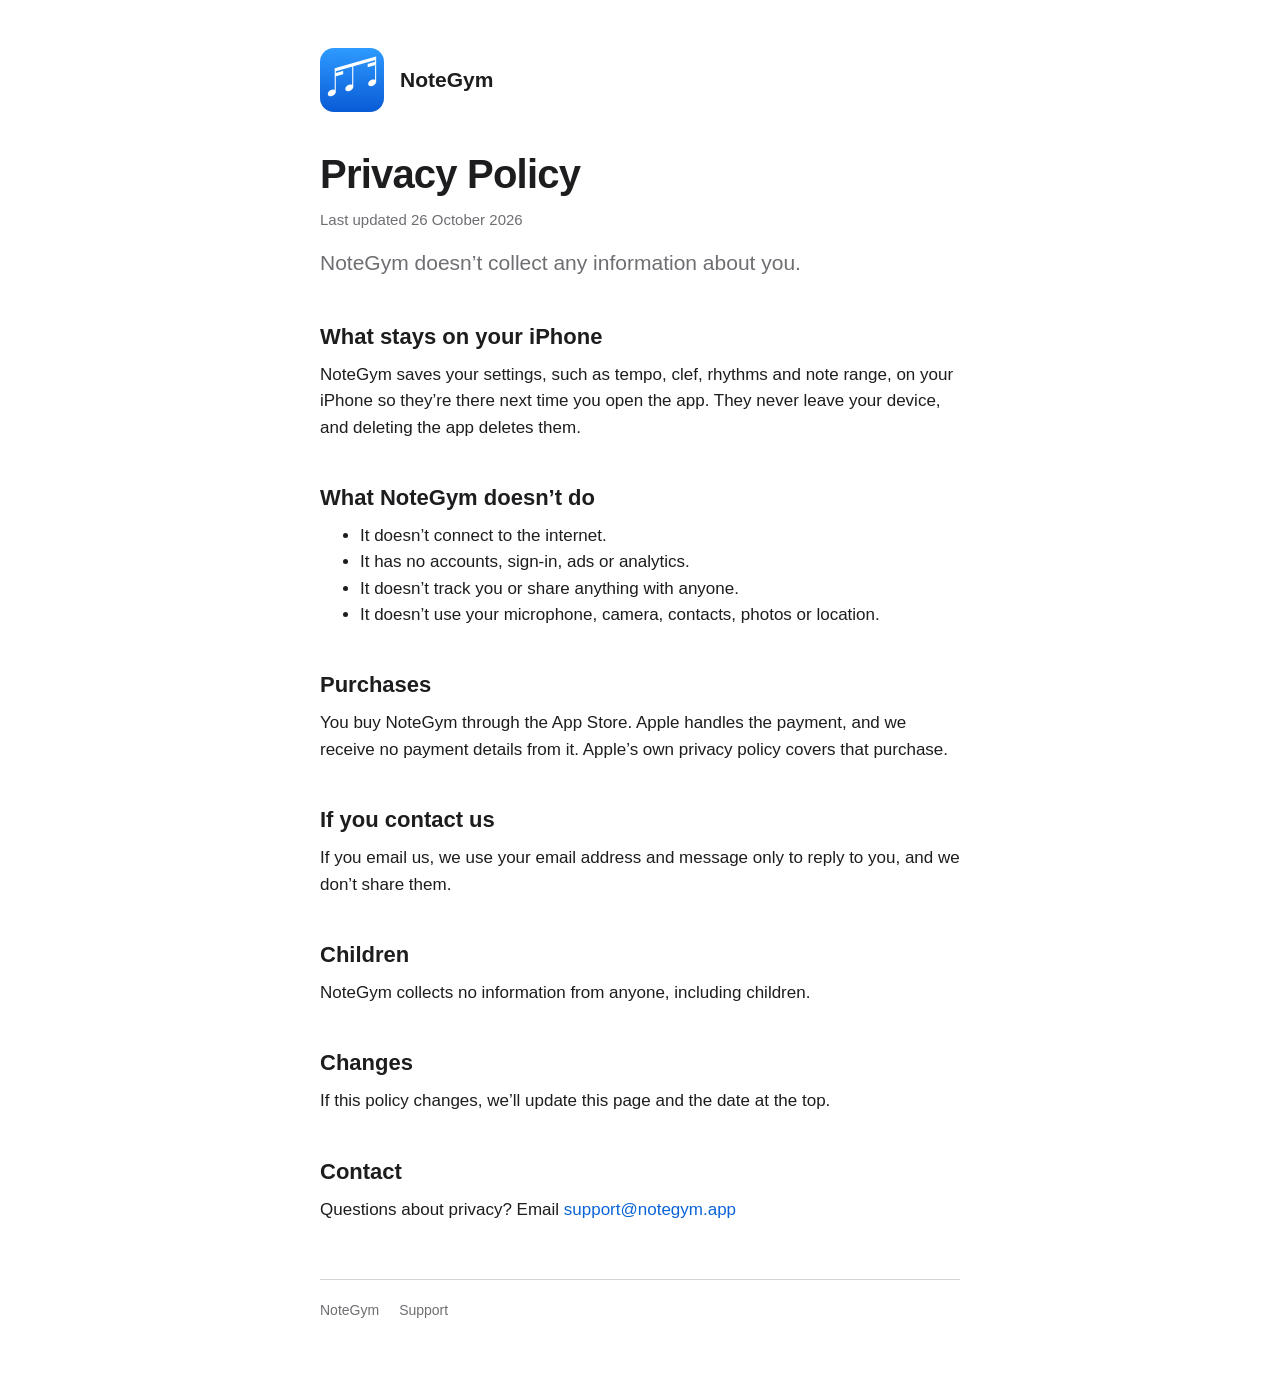
==== privacy/index.html @ eef0004f "NoteGym website: home, privacy policy, support Co-Authored-By: Claude Opus 5.5 <noreply@anthropic.co" ====
<!doctype html>
<html lang="en">
<head>
<meta charset="utf-8">
<meta name="viewport" content="width=device-width, initial-scale=1">
<title>NoteGym Privacy Policy</title>
<link rel="icon" href="../icon.png">
<link rel="stylesheet" href="../style.css">
</head>
<body>
<main>
  <header class="app"><img src="../icon.png" alt=""><a href="../">NoteGym</a></header>
  <h1>Privacy Policy</h1>
  <p class="updated">Last updated 26 October 2026</p>

  <p class="lede">NoteGym doesn’t collect any information about you.</p>

  <h2>What stays on your iPhone</h2>
  <p>NoteGym saves your settings, such as tempo, clef, rhythms and note range, on your iPhone so they’re there next time you open the app. They never leave your device, and deleting the app deletes them.</p>

  <h2>What NoteGym doesn’t do</h2>
  <ul>
    <li>It doesn’t connect to the internet.</li>
    <li>It has no accounts, sign-in, ads or analytics.</li>
    <li>It doesn’t track you or share anything with anyone.</li>
    <li>It doesn’t use your microphone, camera, contacts, photos or location.</li>
  </ul>

  <h2>Purchases</h2>
  <p>You buy NoteGym through the App Store. Apple handles the payment, and we receive no payment details from it. Apple’s own privacy policy covers that purchase.</p>

  <h2>If you contact us</h2>
  <p>If you email us, we use your email address and message only to reply to you, and we don’t share them.</p>

  <h2>Children</h2>
  <p>NoteGym collects no information from anyone, including children.</p>

  <h2>Changes</h2>
  <p>If this policy changes, we’ll update this page and the date at the top.</p>

  <h2>Contact</h2>
  <p>Questions about privacy? Email <a href="mailto:support@notegym.app">support@notegym.app</a></p>

  <footer>
    <a href="../">NoteGym</a>
    <a href="../support/">Support</a>
  </footer>
</main>
</body>
</html>
---- style.css ----
:root {
  --bg: #ffffff;
  --fg: #1d1d1f;
  --muted: #6e6e73;
  --line: #d2d2d7;
  --accent: #0a64d8;
  --card: #f5f5f7;
}
@media (prefers-color-scheme: dark) {
  :root {
    --bg: #000000;
    --fg: #f5f5f7;
    --muted: #a1a1a6;
    --line: #38383a;
    --accent: #4da3ff;
    --card: #1c1c1e;
  }
}
* { box-sizing: border-box; }
body {
  margin: 0;
  background: var(--bg);
  color: var(--fg);
  font: 17px/1.55 -apple-system, BlinkMacSystemFont, "SF Pro Text", "Helvetica Neue", Arial, sans-serif;
  -webkit-text-size-adjust: 100%;
}
main { max-width: 680px; margin: 0 auto; padding: 48px 20px 64px; }
a { color: var(--accent); text-decoration: none; }
a:hover { text-decoration: underline; }
header.app { display: flex; align-items: center; gap: 16px; margin-bottom: 40px; }
header.app img { width: 64px; height: 64px; border-radius: 14px; }
header.app a { color: var(--fg); font-weight: 600; font-size: 21px; }
h1 { font-size: 40px; line-height: 1.1; letter-spacing: -0.02em; margin: 0 0 12px; }
h2 { font-size: 22px; margin: 40px 0 8px; }
p, ul { margin: 0 0 16px; }
.lede { font-size: 21px; color: var(--muted); margin-bottom: 32px; }
.hero { text-align: center; padding-top: 24px; }
.hero img { width: 128px; height: 128px; border-radius: 28px; margin-bottom: 24px; }
.points { display: grid; gap: 12px; margin: 32px 0; }
.points div { background: var(--card); border-radius: 16px; padding: 18px 20px; text-align: left; }
.points b { display: block; font-size: 19px; }
.points span { color: var(--muted); }
.updated { color: var(--muted); font-size: 15px; }
footer { border-top: 1px solid var(--line); margin-top: 56px; padding-top: 20px; font-size: 14px; color: var(--muted); display: flex; gap: 20px; flex-wrap: wrap; }
footer a { color: var(--muted); }
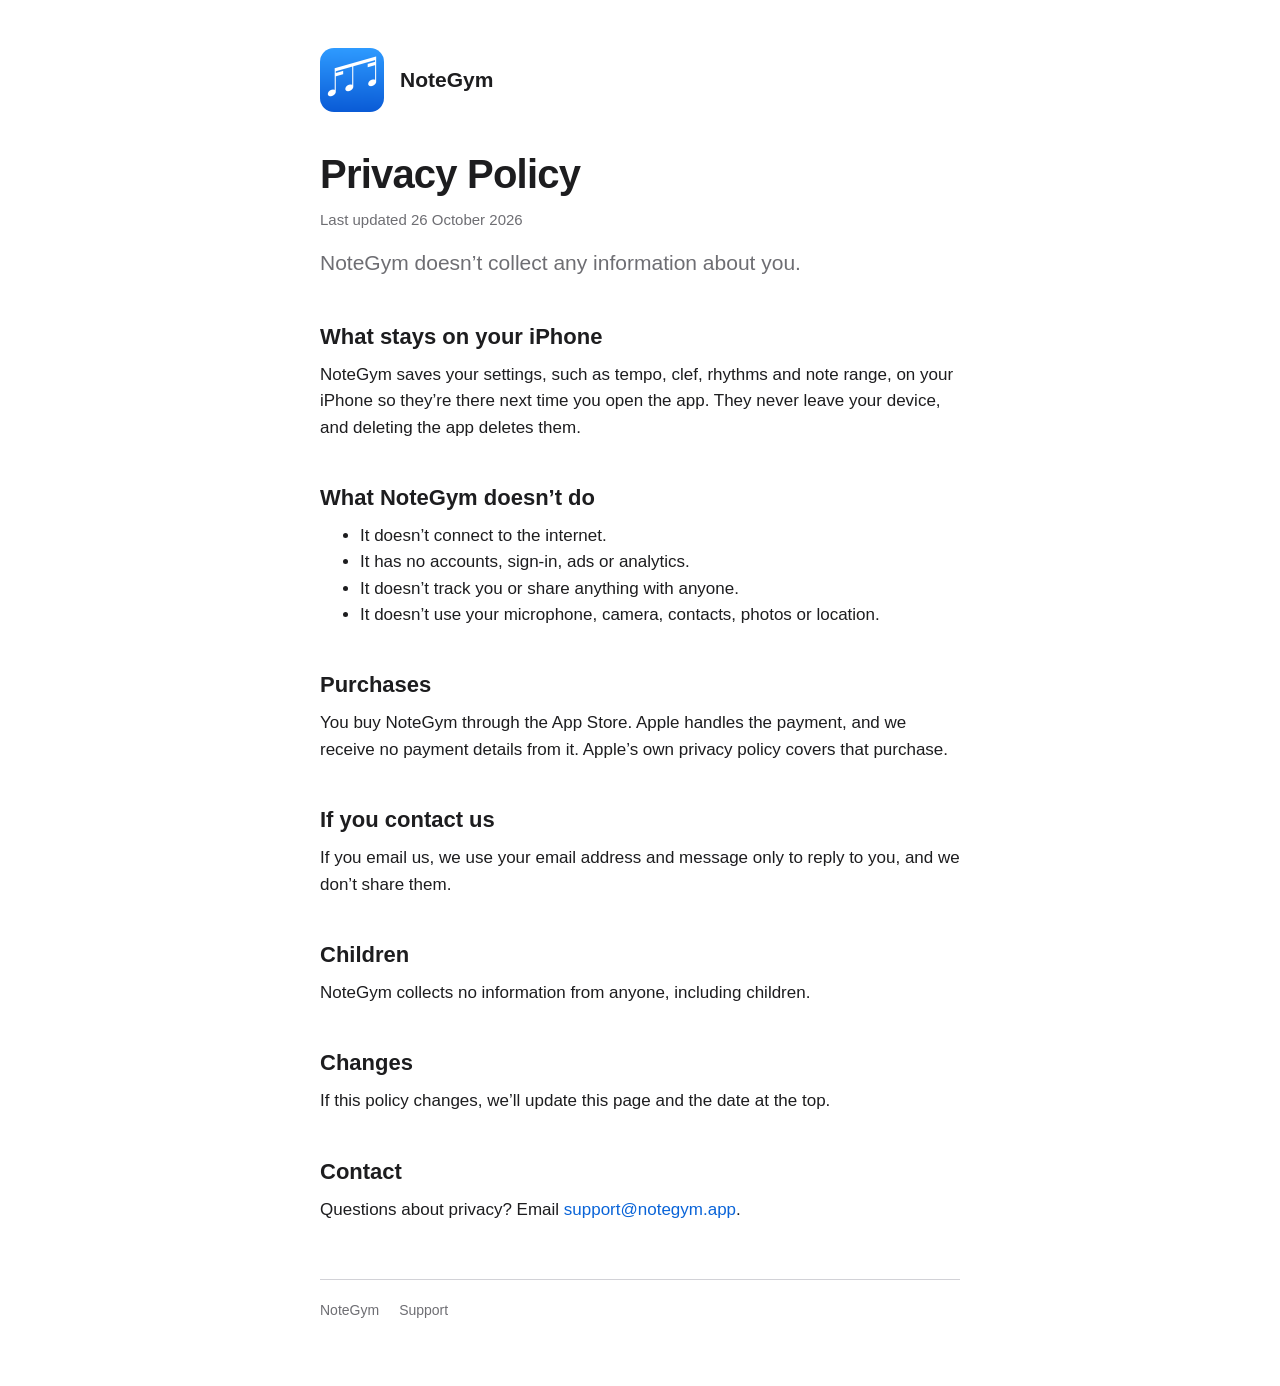
==== commit 7a338d52: "Full stop after privacy contact Co-Authored-By: Claude Opus 5.5 <noreply@anthropic.com>" ====
--- a/privacy/index.html
+++ b/privacy/index.html
@@ -39,7 +39,7 @@
   <p>If this policy changes, we’ll update this page and the date at the top.</p>
 
   <h2>Contact</h2>
-  <p>Questions about privacy? Email <a href="mailto:support@notegym.app">support@notegym.app</a></p>
+  <p>Questions about privacy? Email <a href="mailto:support@notegym.app">support@notegym.app</a>.</p>
 
   <footer>
     <a href="../">NoteGym</a>
